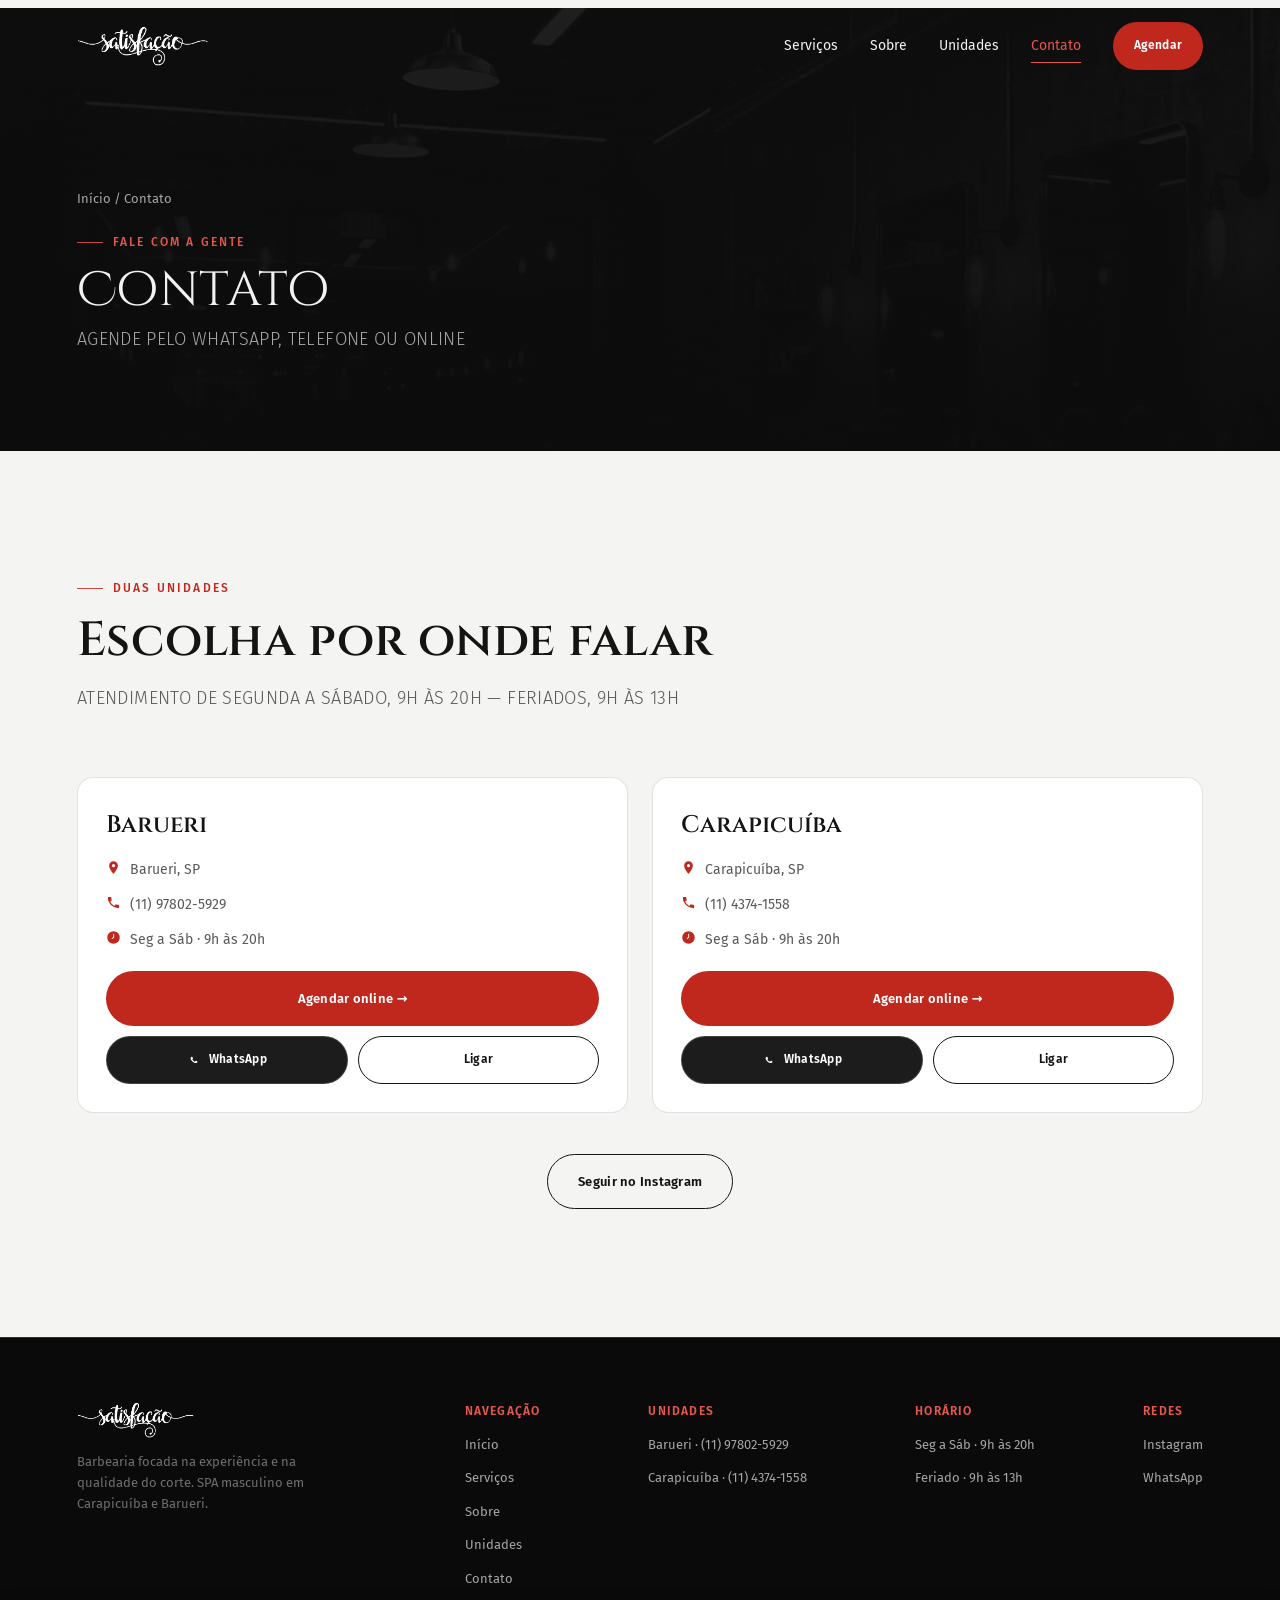
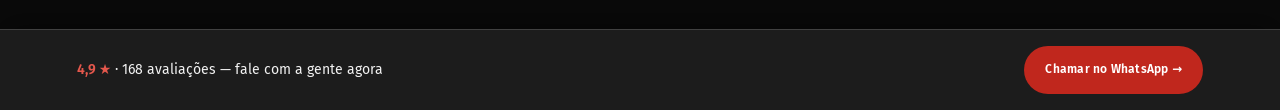
==== contato.html @ e826d68f "Dividir em múltiplas páginas, cor de destaque e banner sobreposto - Arquitetura: home única vira 5 p" ====
<!DOCTYPE html>
<html lang="pt-BR">
<head>
<meta charset="utf-8">
<meta name="viewport" content="width=device-width, initial-scale=1">
<title>Contato — Estúdio Satisfação | WhatsApp, telefone e agendamento</title>
<meta name="description" content="Fale com o Estúdio Satisfação: WhatsApp, telefone e agendamento online nas unidades de Carapicuíba e Barueri. Seg a Sáb, 9h às 20h.">
<link rel="stylesheet" href="styles.css">
</head>
<body>
<div class="page">

  <!-- Nav -->
  <nav class="site-nav" aria-label="Principal">
    <a href="index.html" aria-label="Estúdio Satisfação — início">
      <img class="nav-logo" src="images/logo-satisfacao.webp" alt="Estúdio Satisfação">
    </a>
    <div class="nav-links">
      <a class="nav-link" href="servicos.html">Serviços</a>
      <a class="nav-link" href="sobre.html">Sobre</a>
      <a class="nav-link" href="unidades.html">Unidades</a>
      <a class="nav-link" href="contato.html" aria-current="page">Contato</a>
      <a class="btn btn-gold btn-sm" href="unidades.html">Agendar</a>
    </div>
  </nav>

  <!-- Cabeçalho -->
  <header class="page-header">
    <p class="breadcrumb"><a href="index.html">Início</a> / Contato</p>
    <span class="eyebrow">Fale com a gente</span>
    <h1 class="section-title on-dark" style="font-family: var(--f-flourish); font-weight: 400; margin-top: 12px;">Contato</h1>
    <p class="section-sub" style="color: var(--on-dk-mut); margin-top: 8px;">Agende pelo WhatsApp, telefone ou online</p>
  </header>

  <!-- Formas de contato por unidade -->
  <section class="units on-light" aria-label="Contato das unidades">
    <div class="section-head reveal">
      <span class="eyebrow">Duas unidades</span>
      <h2 class="section-title">Escolha por onde falar</h2>
      <p class="section-sub">Atendimento de segunda a sábado, 9h às 20h — feriados, 9h às 13h</p>
    </div>
    <div class="units-grid">

      <article class="unit-card reveal">
        <div class="unit-body">
          <h3>Barueri</h3>
          <p class="unit-line">
            <svg viewBox="0 0 24 24" width="15" height="15" aria-hidden="true"><path d="M12 2a7 7 0 0 0-7 7c0 5 7 13 7 13s7-8 7-13a7 7 0 0 0-7-7zm0 9.5A2.5 2.5 0 1 1 12 6.5a2.5 2.5 0 0 1 0 5z"/></svg>
            Barueri, SP
          </p>
          <p class="unit-line">
            <svg viewBox="0 0 24 24" width="15" height="15" aria-hidden="true"><path d="M6.6 10.8a15.9 15.9 0 0 0 6.6 6.6l2.2-2.2c.3-.3.7-.4 1-.2 1.1.4 2.3.6 3.6.6.6 0 1 .4 1 1V20c0 .6-.4 1-1 1A17 17 0 0 1 3 4c0-.6.4-1 1-1h3.5c.6 0 1 .4 1 1 0 1.3.2 2.5.6 3.6.1.3 0 .7-.2 1l-2.3 2.2z"/></svg>
            <a href="tel:+5511978025929" style="color: inherit;">(11) 97802-5929</a>
          </p>
          <p class="unit-line">
            <svg viewBox="0 0 24 24" width="15" height="15" aria-hidden="true"><path d="M12 2a10 10 0 1 0 0 20 10 10 0 0 0 0-20zm1 10.4-3.3 1.9-.8-1.3 2.6-1.5V6h1.5v6.4z"/></svg>
            Seg a Sáb · 9h às 20h
          </p>
          <div class="unit-actions">
            <a class="btn btn-gold" href="https://www.trinks.com/estudio-satisfacao-barueri-/framebusca" target="_blank" rel="noopener">Agendar online →</a>
            <div class="row">
              <a class="btn btn-wa btn-sm" href="https://wa.me/5511978025929?text=Ol%C3%A1!%20Gostaria%20de%20agendar%20um%20hor%C3%A1rio%20na%20unidade%20Barueri." target="_blank" rel="noopener">
                <svg viewBox="0 0 24 24" width="14" height="14" fill="currentColor" aria-hidden="true"><path d="M17.5 14.4c-.3-.15-1.7-.84-2-.93-.26-.1-.46-.15-.65.14-.2.3-.75.94-.92 1.13-.17.2-.34.22-.63.07-.3-.15-1.25-.46-2.38-1.47-.88-.78-1.47-1.75-1.64-2.05-.17-.3-.02-.45.13-.6.13-.13.3-.34.44-.5.15-.18.2-.3.3-.5.1-.2.05-.37-.02-.52-.08-.15-.65-1.56-.9-2.14-.23-.56-.47-.48-.65-.49h-.55c-.2 0-.5.07-.77.36-.26.3-1 .98-1 2.4 0 1.4 1.03 2.76 1.17 2.95.15.2 2.02 3.08 4.9 4.32.68.3 1.22.47 1.63.6.69.22 1.31.19 1.8.11.55-.08 1.7-.69 1.93-1.36.24-.67.24-1.24.17-1.36-.07-.12-.26-.19-.55-.34z"/></svg>
                WhatsApp
              </a>
              <a class="btn btn-ghost-lt btn-sm" href="tel:+5511978025929">Ligar</a>
            </div>
          </div>
        </div>
      </article>

      <article class="unit-card reveal">
        <div class="unit-body">
          <h3>Carapicuíba</h3>
          <p class="unit-line">
            <svg viewBox="0 0 24 24" width="15" height="15" aria-hidden="true"><path d="M12 2a7 7 0 0 0-7 7c0 5 7 13 7 13s7-8 7-13a7 7 0 0 0-7-7zm0 9.5A2.5 2.5 0 1 1 12 6.5a2.5 2.5 0 0 1 0 5z"/></svg>
            Carapicuíba, SP
          </p>
          <p class="unit-line">
            <svg viewBox="0 0 24 24" width="15" height="15" aria-hidden="true"><path d="M6.6 10.8a15.9 15.9 0 0 0 6.6 6.6l2.2-2.2c.3-.3.7-.4 1-.2 1.1.4 2.3.6 3.6.6.6 0 1 .4 1 1V20c0 .6-.4 1-1 1A17 17 0 0 1 3 4c0-.6.4-1 1-1h3.5c.6 0 1 .4 1 1 0 1.3.2 2.5.6 3.6.1.3 0 .7-.2 1l-2.3 2.2z"/></svg>
            <a href="tel:+551143741558" style="color: inherit;">(11) 4374-1558</a>
          </p>
          <p class="unit-line">
            <svg viewBox="0 0 24 24" width="15" height="15" aria-hidden="true"><path d="M12 2a10 10 0 1 0 0 20 10 10 0 0 0 0-20zm1 10.4-3.3 1.9-.8-1.3 2.6-1.5V6h1.5v6.4z"/></svg>
            Seg a Sáb · 9h às 20h
          </p>
          <div class="unit-actions">
            <a class="btn btn-gold" href="https://www.trinks.com/estudiosatisfacao/framebusca" target="_blank" rel="noopener">Agendar online →</a>
            <div class="row">
              <a class="btn btn-wa btn-sm" href="https://wa.me/551143741558?text=Ol%C3%A1!%20Gostaria%20de%20agendar%20um%20hor%C3%A1rio%20na%20unidade%20Carapicu%C3%ADba." target="_blank" rel="noopener">
                <svg viewBox="0 0 24 24" width="14" height="14" fill="currentColor" aria-hidden="true"><path d="M17.5 14.4c-.3-.15-1.7-.84-2-.93-.26-.1-.46-.15-.65.14-.2.3-.75.94-.92 1.13-.17.2-.34.22-.63.07-.3-.15-1.25-.46-2.38-1.47-.88-.78-1.47-1.75-1.64-2.05-.17-.3-.02-.45.13-.6.13-.13.3-.34.44-.5.15-.18.2-.3.3-.5.1-.2.05-.37-.02-.52-.08-.15-.65-1.56-.9-2.14-.23-.56-.47-.48-.65-.49h-.55c-.2 0-.5.07-.77.36-.26.3-1 .98-1 2.4 0 1.4 1.03 2.76 1.17 2.95.15.2 2.02 3.08 4.9 4.32.68.3 1.22.47 1.63.6.69.22 1.31.19 1.8.11.55-.08 1.7-.69 1.93-1.36.24-.67.24-1.24.17-1.36-.07-.12-.26-.19-.55-.34z"/></svg>
                WhatsApp
              </a>
              <a class="btn btn-ghost-lt btn-sm" href="tel:+551143741558">Ligar</a>
            </div>
          </div>
        </div>
      </article>

    </div>
    <div class="hero-cta reveal" style="margin-top: var(--s-4); justify-content: center;">
      <a class="btn btn-ghost-lt" href="https://www.instagram.com/estudiosatisfacao" target="_blank" rel="noopener">Seguir no Instagram</a>
    </div>
  </section>

  <!-- Footer -->
  <footer class="site-footer">
    <div class="footer-brand">
      <img src="images/logo-satisfacao.webp" alt="Estúdio Satisfação">
      <p>Barbearia focada na experiência e na qualidade do corte. SPA masculino em Carapicuíba e Barueri.</p>
    </div>
    <div class="footer-col">
      <span class="head">Navegação</span>
      <a href="index.html">Início</a>
      <a href="servicos.html">Serviços</a>
      <a href="sobre.html">Sobre</a>
      <a href="unidades.html">Unidades</a>
      <a href="contato.html">Contato</a>
    </div>
    <div class="footer-col">
      <span class="head">Unidades</span>
      <a href="https://wa.me/5511978025929?text=Ol%C3%A1!%20Gostaria%20de%20agendar%20um%20hor%C3%A1rio%20na%20unidade%20Barueri.">Barueri · (11) 97802-5929</a>
      <a href="https://wa.me/551143741558?text=Ol%C3%A1!%20Gostaria%20de%20agendar%20um%20hor%C3%A1rio%20na%20unidade%20Carapicu%C3%ADba.">Carapicuíba · (11) 4374-1558</a>
    </div>
    <div class="footer-col">
      <span class="head">Horário</span>
      <span>Seg a Sáb · 9h às 20h</span>
      <span>Feriado · 9h às 13h</span>
    </div>
    <div class="footer-col">
      <span class="head">Redes</span>
      <a href="https://www.instagram.com/estudiosatisfacao" target="_blank" rel="noopener">Instagram</a>
      <a href="https://wa.me/5511978025929?text=Ol%C3%A1!%20Gostaria%20de%20agendar%20um%20hor%C3%A1rio%20na%20unidade%20Barueri.">WhatsApp</a>
    </div>
  </footer>

  <!-- Barra CTA sticky -->
  <div class="cta-bar">
    <span><b>4,9 ★</b> · 168 avaliações — fale com a gente agora</span>
    <a class="btn btn-gold btn-sm" href="https://wa.me/5511978025929?text=Ol%C3%A1!%20Gostaria%20de%20agendar%20um%20hor%C3%A1rio." target="_blank" rel="noopener">Chamar no WhatsApp →</a>
  </div>

</div>
<script src="script.js" defer></script>
</body>
</html>
---- styles.css ----
/* ==========================================================================
   Estúdio Satisfação — design system
   Paleta escura + dourado champanhe · Cinzel Decorative / Cinzel / Fira Sans
   ========================================================================== */

/* ===== Fontes (Cinzel, Cinzel Decorative, Fira Sans → fonts/asset-*.woff2) ===== */
/* latin-ext */
@font-face {
  font-family: 'Cinzel';
  font-style: normal;
  font-weight: 500;
  font-display: swap;
  src: url("fonts/asset-36.woff2") format('woff2');
  unicode-range: U+0100-02BA, U+02BD-02C5, U+02C7-02CC, U+02CE-02D7, U+02DD-02FF, U+0304, U+0308, U+0329, U+1D00-1DBF, U+1E00-1E9F, U+1EF2-1EFF, U+2020, U+20A0-20AB, U+20AD-20C0, U+2113, U+2C60-2C7F, U+A720-A7FF;
}
/* latin */
@font-face {
  font-family: 'Cinzel';
  font-style: normal;
  font-weight: 500;
  font-display: swap;
  src: url("fonts/asset-43.woff2") format('woff2');
  unicode-range: U+0000-00FF, U+0131, U+0152-0153, U+02BB-02BC, U+02C6, U+02DA, U+02DC, U+0304, U+0308, U+0329, U+2000-206F, U+20AC, U+2122, U+2191, U+2193, U+2212, U+2215, U+FEFF, U+FFFD;
}
/* latin-ext */
@font-face {
  font-family: 'Cinzel';
  font-style: normal;
  font-weight: 600;
  font-display: swap;
  src: url("fonts/asset-36.woff2") format('woff2');
  unicode-range: U+0100-02BA, U+02BD-02C5, U+02C7-02CC, U+02CE-02D7, U+02DD-02FF, U+0304, U+0308, U+0329, U+1D00-1DBF, U+1E00-1E9F, U+1EF2-1EFF, U+2020, U+20A0-20AB, U+20AD-20C0, U+2113, U+2C60-2C7F, U+A720-A7FF;
}
/* latin */
@font-face {
  font-family: 'Cinzel';
  font-style: normal;
  font-weight: 600;
  font-display: swap;
  src: url("fonts/asset-43.woff2") format('woff2');
  unicode-range: U+0000-00FF, U+0131, U+0152-0153, U+02BB-02BC, U+02C6, U+02DA, U+02DC, U+0304, U+0308, U+0329, U+2000-206F, U+20AC, U+2122, U+2191, U+2193, U+2212, U+2215, U+FEFF, U+FFFD;
}
/* latin-ext */
@font-face {
  font-family: 'Cinzel Decorative';
  font-style: normal;
  font-weight: 400;
  font-display: swap;
  src: url("fonts/asset-31.woff2") format('woff2');
  unicode-range: U+0100-02BA, U+02BD-02C5, U+02C7-02CC, U+02CE-02D7, U+02DD-02FF, U+0304, U+0308, U+0329, U+1D00-1DBF, U+1E00-1E9F, U+1EF2-1EFF, U+2020, U+20A0-20AB, U+20AD-20C0, U+2113, U+2C60-2C7F, U+A720-A7FF;
}
/* latin */
@font-face {
  font-family: 'Cinzel Decorative';
  font-style: normal;
  font-weight: 400;
  font-display: swap;
  src: url("fonts/asset-10.woff2") format('woff2');
  unicode-range: U+0000-00FF, U+0131, U+0152-0153, U+02BB-02BC, U+02C6, U+02DA, U+02DC, U+0304, U+0308, U+0329, U+2000-206F, U+20AC, U+2122, U+2191, U+2193, U+2212, U+2215, U+FEFF, U+FFFD;
}
/* latin-ext */
@font-face {
  font-family: 'Cinzel Decorative';
  font-style: normal;
  font-weight: 700;
  font-display: swap;
  src: url("fonts/asset-40.woff2") format('woff2');
  unicode-range: U+0100-02BA, U+02BD-02C5, U+02C7-02CC, U+02CE-02D7, U+02DD-02FF, U+0304, U+0308, U+0329, U+1D00-1DBF, U+1E00-1E9F, U+1EF2-1EFF, U+2020, U+20A0-20AB, U+20AD-20C0, U+2113, U+2C60-2C7F, U+A720-A7FF;
}
/* latin */
@font-face {
  font-family: 'Cinzel Decorative';
  font-style: normal;
  font-weight: 700;
  font-display: swap;
  src: url("fonts/asset-6.woff2") format('woff2');
  unicode-range: U+0000-00FF, U+0131, U+0152-0153, U+02BB-02BC, U+02C6, U+02DA, U+02DC, U+0304, U+0308, U+0329, U+2000-206F, U+20AC, U+2122, U+2191, U+2193, U+2212, U+2215, U+FEFF, U+FFFD;
}
/* cyrillic-ext */
@font-face {
  font-family: 'Fira Sans';
  font-style: normal;
  font-weight: 300;
  font-display: swap;
  src: url("fonts/asset-32.woff2") format('woff2');
  unicode-range: U+0460-052F, U+1C80-1C8A, U+20B4, U+2DE0-2DFF, U+A640-A69F, U+FE2E-FE2F;
}
/* cyrillic */
@font-face {
  font-family: 'Fira Sans';
  font-style: normal;
  font-weight: 300;
  font-display: swap;
  src: url("fonts/asset-16.woff2") format('woff2');
  unicode-range: U+0301, U+0400-045F, U+0490-0491, U+04B0-04B1, U+2116;
}
/* greek-ext */
@font-face {
  font-family: 'Fira Sans';
  font-style: normal;
  font-weight: 300;
  font-display: swap;
  src: url("fonts/asset-3.woff2") format('woff2');
  unicode-range: U+1F00-1FFF;
}
/* greek */
@font-face {
  font-family: 'Fira Sans';
  font-style: normal;
  font-weight: 300;
  font-display: swap;
  src: url("fonts/asset-12.woff2") format('woff2');
  unicode-range: U+0370-0377, U+037A-037F, U+0384-038A, U+038C, U+038E-03A1, U+03A3-03FF;
}
/* vietnamese */
@font-face {
  font-family: 'Fira Sans';
  font-style: normal;
  font-weight: 300;
  font-display: swap;
  src: url("fonts/asset-4.woff2") format('woff2');
  unicode-range: U+0102-0103, U+0110-0111, U+0128-0129, U+0168-0169, U+01A0-01A1, U+01AF-01B0, U+0300-0301, U+0303-0304, U+0308-0309, U+0323, U+0329, U+1EA0-1EF9, U+20AB;
}
/* latin-ext */
@font-face {
  font-family: 'Fira Sans';
  font-style: normal;
  font-weight: 300;
  font-display: swap;
  src: url("fonts/asset-27.woff2") format('woff2');
  unicode-range: U+0100-02BA, U+02BD-02C5, U+02C7-02CC, U+02CE-02D7, U+02DD-02FF, U+0304, U+0308, U+0329, U+1D00-1DBF, U+1E00-1E9F, U+1EF2-1EFF, U+2020, U+20A0-20AB, U+20AD-20C0, U+2113, U+2C60-2C7F, U+A720-A7FF;
}
/* latin */
@font-face {
  font-family: 'Fira Sans';
  font-style: normal;
  font-weight: 300;
  font-display: swap;
  src: url("fonts/asset-39.woff2") format('woff2');
  unicode-range: U+0000-00FF, U+0131, U+0152-0153, U+02BB-02BC, U+02C6, U+02DA, U+02DC, U+0304, U+0308, U+0329, U+2000-206F, U+20AC, U+2122, U+2191, U+2193, U+2212, U+2215, U+FEFF, U+FFFD;
}
/* cyrillic-ext */
@font-face {
  font-family: 'Fira Sans';
  font-style: normal;
  font-weight: 400;
  font-display: swap;
  src: url("fonts/asset-18.woff2") format('woff2');
  unicode-range: U+0460-052F, U+1C80-1C8A, U+20B4, U+2DE0-2DFF, U+A640-A69F, U+FE2E-FE2F;
}
/* cyrillic */
@font-face {
  font-family: 'Fira Sans';
  font-style: normal;
  font-weight: 400;
  font-display: swap;
  src: url("fonts/asset-29.woff2") format('woff2');
  unicode-range: U+0301, U+0400-045F, U+0490-0491, U+04B0-04B1, U+2116;
}
/* greek-ext */
@font-face {
  font-family: 'Fira Sans';
  font-style: normal;
  font-weight: 400;
  font-display: swap;
  src: url("fonts/asset-1.woff2") format('woff2');
  unicode-range: U+1F00-1FFF;
}
/* greek */
@font-face {
  font-family: 'Fira Sans';
  font-style: normal;
  font-weight: 400;
  font-display: swap;
  src: url("fonts/asset-19.woff2") format('woff2');
  unicode-range: U+0370-0377, U+037A-037F, U+0384-038A, U+038C, U+038E-03A1, U+03A3-03FF;
}
/* vietnamese */
@font-face {
  font-family: 'Fira Sans';
  font-style: normal;
  font-weight: 400;
  font-display: swap;
  src: url("fonts/asset-25.woff2") format('woff2');
  unicode-range: U+0102-0103, U+0110-0111, U+0128-0129, U+0168-0169, U+01A0-01A1, U+01AF-01B0, U+0300-0301, U+0303-0304, U+0308-0309, U+0323, U+0329, U+1EA0-1EF9, U+20AB;
}
/* latin-ext */
@font-face {
  font-family: 'Fira Sans';
  font-style: normal;
  font-weight: 400;
  font-display: swap;
  src: url("fonts/asset-35.woff2") format('woff2');
  unicode-range: U+0100-02BA, U+02BD-02C5, U+02C7-02CC, U+02CE-02D7, U+02DD-02FF, U+0304, U+0308, U+0329, U+1D00-1DBF, U+1E00-1E9F, U+1EF2-1EFF, U+2020, U+20A0-20AB, U+20AD-20C0, U+2113, U+2C60-2C7F, U+A720-A7FF;
}
/* latin */
@font-face {
  font-family: 'Fira Sans';
  font-style: normal;
  font-weight: 400;
  font-display: swap;
  src: url("fonts/asset-42.woff2") format('woff2');
  unicode-range: U+0000-00FF, U+0131, U+0152-0153, U+02BB-02BC, U+02C6, U+02DA, U+02DC, U+0304, U+0308, U+0329, U+2000-206F, U+20AC, U+2122, U+2191, U+2193, U+2212, U+2215, U+FEFF, U+FFFD;
}
/* cyrillic-ext */
@font-face {
  font-family: 'Fira Sans';
  font-style: normal;
  font-weight: 500;
  font-display: swap;
  src: url("fonts/asset-14.woff2") format('woff2');
  unicode-range: U+0460-052F, U+1C80-1C8A, U+20B4, U+2DE0-2DFF, U+A640-A69F, U+FE2E-FE2F;
}
/* cyrillic */
@font-face {
  font-family: 'Fira Sans';
  font-style: normal;
  font-weight: 500;
  font-display: swap;
  src: url("fonts/asset-8.woff2") format('woff2');
  unicode-range: U+0301, U+0400-045F, U+0490-0491, U+04B0-04B1, U+2116;
}
/* greek-ext */
@font-face {
  font-family: 'Fira Sans';
  font-style: normal;
  font-weight: 500;
  font-display: swap;
  src: url("fonts/asset-26.woff2") format('woff2');
  unicode-range: U+1F00-1FFF;
}
/* greek */
@font-face {
  font-family: 'Fira Sans';
  font-style: normal;
  font-weight: 500;
  font-display: swap;
  src: url("fonts/asset-9.woff2") format('woff2');
  unicode-range: U+0370-0377, U+037A-037F, U+0384-038A, U+038C, U+038E-03A1, U+03A3-03FF;
}
/* vietnamese */
@font-face {
  font-family: 'Fira Sans';
  font-style: normal;
  font-weight: 500;
  font-display: swap;
  src: url("fonts/asset-13.woff2") format('woff2');
  unicode-range: U+0102-0103, U+0110-0111, U+0128-0129, U+0168-0169, U+01A0-01A1, U+01AF-01B0, U+0300-0301, U+0303-0304, U+0308-0309, U+0323, U+0329, U+1EA0-1EF9, U+20AB;
}
/* latin-ext */
@font-face {
  font-family: 'Fira Sans';
  font-style: normal;
  font-weight: 500;
  font-display: swap;
  src: url("fonts/asset-22.woff2") format('woff2');
  unicode-range: U+0100-02BA, U+02BD-02C5, U+02C7-02CC, U+02CE-02D7, U+02DD-02FF, U+0304, U+0308, U+0329, U+1D00-1DBF, U+1E00-1E9F, U+1EF2-1EFF, U+2020, U+20A0-20AB, U+20AD-20C0, U+2113, U+2C60-2C7F, U+A720-A7FF;
}
/* latin */
@font-face {
  font-family: 'Fira Sans';
  font-style: normal;
  font-weight: 500;
  font-display: swap;
  src: url("fonts/asset-41.woff2") format('woff2');
  unicode-range: U+0000-00FF, U+0131, U+0152-0153, U+02BB-02BC, U+02C6, U+02DA, U+02DC, U+0304, U+0308, U+0329, U+2000-206F, U+20AC, U+2122, U+2191, U+2193, U+2212, U+2215, U+FEFF, U+FFFD;
}
/* cyrillic-ext */
@font-face {
  font-family: 'Fira Sans';
  font-style: normal;
  font-weight: 600;
  font-display: swap;
  src: url("fonts/asset-2.woff2") format('woff2');
  unicode-range: U+0460-052F, U+1C80-1C8A, U+20B4, U+2DE0-2DFF, U+A640-A69F, U+FE2E-FE2F;
}
/* cyrillic */
@font-face {
  font-family: 'Fira Sans';
  font-style: normal;
  font-weight: 600;
  font-display: swap;
  src: url("fonts/asset-33.woff2") format('woff2');
  unicode-range: U+0301, U+0400-045F, U+0490-0491, U+04B0-04B1, U+2116;
}
/* greek-ext */
@font-face {
  font-family: 'Fira Sans';
  font-style: normal;
  font-weight: 600;
  font-display: swap;
  src: url("fonts/asset-21.woff2") format('woff2');
  unicode-range: U+1F00-1FFF;
}
/* greek */
@font-face {
  font-family: 'Fira Sans';
  font-style: normal;
  font-weight: 600;
  font-display: swap;
  src: url("fonts/asset-15.woff2") format('woff2');
  unicode-range: U+0370-0377, U+037A-037F, U+0384-038A, U+038C, U+038E-03A1, U+03A3-03FF;
}
/* vietnamese */
@font-face {
  font-family: 'Fira Sans';
  font-style: normal;
  font-weight: 600;
  font-display: swap;
  src: url("fonts/asset-34.woff2") format('woff2');
  unicode-range: U+0102-0103, U+0110-0111, U+0128-0129, U+0168-0169, U+01A0-01A1, U+01AF-01B0, U+0300-0301, U+0303-0304, U+0308-0309, U+0323, U+0329, U+1EA0-1EF9, U+20AB;
}
/* latin-ext */
@font-face {
  font-family: 'Fira Sans';
  font-style: normal;
  font-weight: 600;
  font-display: swap;
  src: url("fonts/asset-28.woff2") format('woff2');
  unicode-range: U+0100-02BA, U+02BD-02C5, U+02C7-02CC, U+02CE-02D7, U+02DD-02FF, U+0304, U+0308, U+0329, U+1D00-1DBF, U+1E00-1E9F, U+1EF2-1EFF, U+2020, U+20A0-20AB, U+20AD-20C0, U+2113, U+2C60-2C7F, U+A720-A7FF;
}
/* latin */
@font-face {
  font-family: 'Fira Sans';
  font-style: normal;
  font-weight: 600;
  font-display: swap;
  src: url("fonts/asset-24.woff2") format('woff2');
  unicode-range: U+0000-00FF, U+0131, U+0152-0153, U+02BB-02BC, U+02C6, U+02DA, U+02DC, U+0304, U+0308, U+0329, U+2000-206F, U+20AC, U+2122, U+2191, U+2193, U+2212, U+2215, U+FEFF, U+FFFD;
}

/* ===== Tokens ===== */
:root {
  /* superfícies escuras (preto neutro) */
  --ink:      #0A0A0A;
  --char:     #141414;
  --char-2:   #1C1C1C;
  --line-dk:  rgba(255, 255, 255, 0.16);  /* fio claro sobre escuro */
  --hair-dk:  rgba(255, 255, 255, 0.09);

  /* superfícies claras (branco quase neutro) */
  --paper:    #F4F4F2;
  --paper-2:  #EAEAE7;
  --line-lt:  rgba(10, 10, 10, 0.12);

  /* cinza — o detalhe neutro que acompanha o preto e branco */
  --accent:     #C9C9C9;   /* cinza claro (detalhe sobre escuro) */
  --accent-lo:  #6E6E6E;   /* cinza médio */
  --accent-hi:  #FFFFFF;   /* branco (ênfase máxima) */

  /* cor de destaque da marca (vermelho barbearia) — SÓ em UI, nunca em fotos */
  --brand:    #C0271D;     /* sobre fundo claro / botões (texto branco = AA) */
  --brand-dk: #E4574C;     /* sobre fundo escuro (texto = AA) */
  --brand-deep: #A81E22;   /* hover de botão vermelho */

  /* texto */
  --on-dk:    #F2F2F2;
  --on-dk-mut:#A6A6A6;
  --on-dk-dim:#6F6F6F;
  --on-lt:    #141414;
  --on-lt-mut:#5A5A5A;

  --wa:       #1C1C1C;     /* WhatsApp em monocromático (identidade P&B) */
  --wa-ink:   #FFFFFF;

  /* tipografia */
  --f-flourish: 'Cinzel Decorative', serif;
  --f-display:  'Cinzel', serif;
  --f-body:     'Fira Sans', -apple-system, system-ui, sans-serif;

  /* escala de espaçamento */
  --s-1: 8px;  --s-2: 16px; --s-3: 24px; --s-4: 40px;
  --s-5: 64px; --s-6: 96px; --s-7: 128px;

  --r-sm: 8px; --r-card: 16px; --r-pill: 48px;
  --maxw: 1280px;
  --pad-x: clamp(20px, 6vw, 96px);

  --ease: cubic-bezier(0.22, 1, 0.36, 1);
}

/* ===== Reset / base ===== */
*, *::before, *::after { box-sizing: border-box; }
html { scroll-behavior: smooth; }
html, body { margin: 0; overflow-x: hidden; max-width: 100%; }
body {
  background: var(--ink);
  color: var(--on-dk);
  font-family: var(--f-body);
  font-weight: 400;
  line-height: 1.65;
  -webkit-font-smoothing: antialiased;
  text-rendering: optimizeLegibility;
}
img { max-width: 100%; display: block; }

/* Fotos em preto e branco — unifica a identidade e o material de origem */
.hero-media img,
.experience-photo img,
.menu-viewer img,
.service-photo img { filter: grayscale(1) contrast(1.04); }
.page-header::before { filter: grayscale(1); }
a { color: inherit; text-decoration: none; }
h1, h2, h3, p { margin: 0; }

.page {
  width: 100%;
  max-width: var(--maxw);
  margin: 0 auto;
  background: var(--paper);
  position: relative;
}

/* faixa de largura padrão das seções */
.wrap { padding-left: var(--pad-x); padding-right: var(--pad-x); }

/* ===== Tipografia utilitária ===== */
.eyebrow {
  font-family: var(--f-body);
  font-weight: 500;
  font-size: 12px;
  letter-spacing: 0.18em;
  text-transform: uppercase;
  color: var(--brand);
  display: inline-flex;
  align-items: center;
  gap: 10px;
}
/* eyebrow sobre fundo escuro usa o vermelho mais claro (AA) */
.on-dark .eyebrow, .hero-copy .eyebrow, .page-header .eyebrow { color: var(--brand-dk); }
.eyebrow::before {
  content: '';
  width: 26px;
  height: 1px;
  background: currentColor;
  opacity: 0.85;
}
.section-head { display: flex; flex-direction: column; gap: var(--s-2); }
.section-title {
  font-family: var(--f-display);
  font-weight: 600;
  font-size: clamp(30px, 4vw, 48px);
  line-height: 1.1;
  letter-spacing: 0.01em;
}
.section-sub {
  font-family: var(--f-body);
  font-weight: 300;
  font-size: clamp(15px, 1.6vw, 18px);
  letter-spacing: 0.02em;
  text-transform: uppercase;
}
.on-dark  { color: var(--on-dk); }
.on-dark .section-sub  { color: var(--on-dk-mut); }
.on-light { color: var(--on-lt); }
.on-light .section-sub { color: var(--on-lt-mut); }

/* ===== Botões ===== */
.btn {
  display: inline-flex;
  align-items: center;
  justify-content: center;
  gap: 8px;
  font-family: var(--f-body);
  font-weight: 600;
  font-size: 13px;
  letter-spacing: 0.02em;
  padding: 16px 30px;
  border-radius: var(--r-pill);
  border: 1px solid transparent;
  cursor: pointer;
  transition: transform 0.25s var(--ease), box-shadow 0.25s var(--ease),
              background 0.25s var(--ease), color 0.25s var(--ease),
              border-color 0.25s var(--ease);
}
.btn:hover  { transform: translateY(-2px); box-shadow: 0 12px 26px rgba(0,0,0,0.28); }
.btn:active { transform: translateY(0); box-shadow: none; }

/* botão primário de ação = vermelho da marca */
.btn-gold   { background: var(--brand); color: #fff; }
.btn-gold:hover { background: var(--brand-deep); }
.btn-dark   { background: var(--on-lt); color: var(--paper); }
.btn-dark:hover { background: #000; }
.btn-ghost-dk { background: transparent; color: var(--on-dk); border-color: rgba(243,239,231,0.45); }
.btn-ghost-dk:hover { border-color: var(--brand-dk); color: var(--brand-dk); }
.btn-ghost-lt { background: transparent; color: var(--on-lt); border-color: var(--on-lt); }
.btn-ghost-lt:hover { background: var(--on-lt); color: var(--paper); }
.btn-wa { background: var(--wa); color: var(--wa-ink); border-color: var(--line-dk); }
.btn-wa:hover { background: #2A2A2A; }
.btn-sm { padding: 13px 20px; font-size: 12px; }

/* foco visível por teclado */
:focus-visible {
  outline: 2px solid var(--brand);
  outline-offset: 3px;
  border-radius: 4px;
}

/* ===== Nav ===== */
.site-nav {
  position: sticky;
  top: 0;
  z-index: 20;
  display: flex;
  align-items: center;
  justify-content: space-between;
  gap: var(--s-3);
  padding: 22px var(--pad-x);
  background: transparent;
  transition: background 0.35s var(--ease), box-shadow 0.35s var(--ease),
              padding 0.35s var(--ease);
}
.site-nav.nav-scrolled {
  background: rgba(18, 18, 18, 0.92);
  backdrop-filter: blur(10px);
  -webkit-backdrop-filter: blur(10px);
  box-shadow: 0 8px 30px rgba(0,0,0,0.35);
  padding-top: 14px;
  padding-bottom: 14px;
  border-bottom: 1px solid var(--line-dk);
}
.nav-logo { width: 132px; height: auto; }
.nav-links { display: flex; align-items: center; gap: 32px; }
.nav-link {
  position: relative;
  font-size: 14px;
  color: var(--on-dk);
  padding: 4px 0;
}
.nav-link[aria-current="page"] { color: var(--brand-dk); }
.nav-link::after {
  content: '';
  position: absolute;
  left: 0; bottom: -2px;
  width: 0; height: 1px;
  background: var(--brand-dk);
  transition: width 0.3s var(--ease);
}
.nav-link:hover::after,
.nav-link[aria-current="page"]::after { width: 100%; }

/* ===== Hero / Banner — foto inteira (sem cortes, proporção original) ===== */
.hero {
  position: relative;
  background: var(--char);
  margin-top: -84px;      /* a nav transparente flutua sobre o topo da foto */
}
.hero-media { position: relative; width: 100%; line-height: 0; }
.hero-media img {
  width: 100%;
  height: auto;           /* mantém a proporção original — imagem completa */
  display: block;
}
/* leve escurecimento só no topo, p/ a nav transparente ficar legível sobre a foto */
.hero-media::before {
  content: '';
  position: absolute;
  top: 0; left: 0; right: 0; height: 120px;
  background: linear-gradient(180deg, rgba(10,10,10,0.55), rgba(10,10,10,0));
  pointer-events: none;
  z-index: 1;
}
/* escurecimento na base da foto p/ o texto sobreposto ficar legível (mesmo padrão do menu/hero) */
.hero-media::after {
  content: '';
  position: absolute;
  inset: 0;
  background: linear-gradient(180deg, rgba(10,10,10,0) 30%, rgba(10,10,10,0.35) 58%, rgba(10,10,10,0.86) 100%);
  pointer-events: none;
  z-index: 1;
}
.hero-seal {
  position: absolute;
  right: clamp(16px, 4vw, 56px);
  bottom: -32px;
  z-index: 3;
  display: flex;
  flex-direction: column;
  gap: 4px;
  padding: 16px 22px;
  background: var(--char-2);
  border: 1px solid var(--line-dk);
  border-radius: var(--r-sm);
  box-shadow: 0 20px 40px rgba(0,0,0,0.5);
}
.hero-seal .stars { color: var(--accent); font-size: 15px; letter-spacing: 3px; }
.hero-seal .score { font-family: var(--f-display); font-weight: 600; font-size: 24px; color: var(--on-dk); line-height: 1; }
.hero-seal .lbl { font-size: 11px; letter-spacing: 0.06em; text-transform: uppercase; color: var(--on-dk-mut); }

.hero-copy {
  position: absolute;          /* texto sobreposto à foto (a imagem continua inteira) */
  left: 0; right: 0; bottom: 0;
  z-index: 2;
  display: flex;
  flex-direction: column;
  gap: var(--s-3);
  padding: clamp(52px, 7vw, 88px) var(--pad-x) clamp(48px, 6vw, 72px);
  max-width: 960px;
  text-shadow: 0 2px 16px rgba(0,0,0,0.6);
}
.hero-copy .btn { text-shadow: none; }   /* botões têm fundo próprio */
.hero h1 {
  font-family: var(--f-flourish);
  font-weight: 400;
  font-size: clamp(32px, 4.4vw, 58px);
  line-height: 1.14;
  letter-spacing: 0.005em;
  color: #CFCFCF;
}
.hero h1 .accent { color: var(--brand-dk); }
.hero-lead {
  max-width: 54ch;
  font-size: clamp(15px, 1.5vw, 17px);
  color: var(--on-dk-mut);
}
.hero-cta { display: flex; flex-wrap: wrap; gap: 14px; }
.hero-stats {
  display: flex;
  flex-wrap: wrap;
  gap: clamp(20px, 3vw, 48px);
  border-top: 1px solid var(--line-dk);
  padding-top: var(--s-3);
  margin-top: var(--s-1);
}
.hero-stat { display: flex; flex-direction: column; gap: 2px; }
.hero-stat b {
  font-family: var(--f-display);
  font-weight: 600;
  font-size: clamp(22px, 2.4vw, 30px);
  color: var(--accent-hi);
  line-height: 1;
}
.hero-stat span {
  font-size: 12px;
  letter-spacing: 0.08em;
  text-transform: uppercase;
  color: var(--on-dk-dim);
}

/* ===== Faixa de avaliações ===== */
.reviews {
  background: var(--char-2);
  padding: var(--s-5) var(--pad-x);
  display: grid;
  grid-template-columns: minmax(180px, 220px) 1fr;
  gap: clamp(28px, 4vw, 56px);
  align-items: center;
}
.reviews-score { display: flex; flex-direction: column; gap: var(--s-1); }
.reviews-score .big {
  font-family: var(--f-display);
  font-weight: 600;
  font-size: 46px;
  line-height: 1;
  color: var(--on-dk);
}
.reviews-score .big small { font-size: 18px; color: var(--on-dk-dim); font-weight: 400; }
.reviews-score .stars { color: var(--accent); font-size: 18px; letter-spacing: 3px; }
.reviews-score .meta { font-size: 13px; color: var(--on-dk-mut); }
.reviews-grid { display: grid; grid-template-columns: repeat(3, 1fr); gap: var(--s-2); }
.review-card {
  position: relative;
  background: rgba(255,255,255,0.04);
  border: 1px solid var(--hair-dk);
  border-radius: var(--r-card);
  padding: 26px 22px 22px;
  display: flex;
  flex-direction: column;
  gap: 12px;
}
.review-card::before {
  content: '\201C';
  position: absolute;
  top: 8px; right: 16px;
  font-family: var(--f-flourish);
  font-size: 52px;
  line-height: 1;
  color: var(--accent);
  opacity: 0.28;
}
.review-card .stars { color: var(--accent); font-size: 12px; letter-spacing: 2px; }
.review-card p { font-size: 14px; line-height: 1.55; color: var(--on-dk); }
.review-card cite { font-style: normal; font-size: 11px; color: var(--on-dk-dim); letter-spacing: 0.04em; }

/* ===== Experiência (cream) ===== */
.experience {
  background: var(--paper);
  padding: var(--s-7) var(--pad-x);
  display: grid;
  grid-template-columns: 42% 1fr;
  gap: clamp(32px, 5vw, 64px);
  align-items: center;
}
.experience-photo { position: relative; }
.experience-photo img { width: 100%; border-radius: var(--r-card); }
.experience-photo::after {
  content: '';
  position: absolute;
  inset: 14px -14px -14px 14px;
  border: 1px solid var(--brand);
  border-radius: var(--r-card);
  z-index: -1;
  opacity: 0.55;
}
.experience-copy { display: flex; flex-direction: column; gap: var(--s-2); }
.experience-copy .lead {
  font-size: clamp(16px, 1.7vw, 19px);
  color: var(--on-lt);
  max-width: 50ch;
}
.experience-copy p.body { color: var(--on-lt-mut); max-width: 54ch; }
.pillars {
  display: grid;
  grid-template-columns: repeat(3, 1fr);
  gap: var(--s-2);
  margin-top: var(--s-2);
}
.pillar {
  display: flex;
  flex-direction: column;
  gap: 10px;
  padding: 22px 20px;
  background: #fff;
  border: 1px solid var(--line-lt);
  border-radius: var(--r-card);
  transition: transform 0.35s var(--ease), box-shadow 0.35s var(--ease), border-color 0.35s var(--ease);
}
.pillar:hover { transform: translateY(-4px); box-shadow: 0 16px 30px rgba(29,25,20,0.10); border-color: var(--brand); }
.pillar img { height: 30px; width: auto; }
.pillar h3 { font-family: var(--f-body); font-weight: 600; font-size: 13px; letter-spacing: 0.08em; text-transform: uppercase; color: var(--on-lt); }
.pillar p { font-size: 13px; line-height: 1.5; color: var(--on-lt-mut); }

/* ===== O Menu do Estúdio (assinatura) ===== */
.menu-section {
  background: var(--char);
  padding: var(--s-7) var(--pad-x);
  position: relative;
}
.menu-section .section-head { margin-bottom: var(--s-5); }
.menu {
  display: grid;
  grid-template-columns: 1fr minmax(300px, 40%);
  gap: clamp(28px, 5vw, 64px);
  align-items: start;
}
.menu-list { display: flex; flex-direction: column; }
.menu-row {
  display: grid;
  grid-template-columns: auto 1fr auto;
  align-items: baseline;
  gap: var(--s-3);
  padding: var(--s-3) 0;
  border-top: 1px solid var(--hair-dk);
  color: var(--on-dk);
  transition: padding-left 0.4s var(--ease);
}
.menu-list .menu-row:last-child { border-bottom: 1px solid var(--hair-dk); }
.menu-row .num {
  font-family: var(--f-body);
  font-weight: 500;
  font-size: 13px;
  color: var(--accent);
  letter-spacing: 0.1em;
}
.menu-row .name {
  font-family: var(--f-display);
  font-weight: 500;
  font-size: clamp(20px, 2.4vw, 28px);
  line-height: 1.2;
  position: relative;
  transition: color 0.3s var(--ease);
}
/* leader line pontilhada em ouro */
.menu-row .name::after {
  content: '';
  position: absolute;
  left: calc(100% + 14px);
  right: -100vw;
  bottom: 0.35em;
  border-bottom: 1px dotted var(--line-dk);
}
.menu-row .go {
  font-size: 12px;
  letter-spacing: 0.06em;
  color: var(--on-dk-dim);
  white-space: nowrap;
  transition: color 0.3s var(--ease), transform 0.3s var(--ease);
}
.menu-row:hover { padding-left: 14px; }
.menu-row:hover .name { color: var(--brand-dk); }
.menu-row:hover .go { color: var(--brand-dk); transform: translateX(4px); }
.menu-row.is-active .name { color: var(--brand-dk); }

/* painel de foto que troca no hover */
.menu-viewer {
  position: sticky;
  top: 96px;
  aspect-ratio: 3 / 4;
  border-radius: var(--r-card);
  overflow: hidden;
  border: 1px solid var(--line-dk);
  background: var(--char-2);
}
.menu-viewer img {
  position: absolute;
  inset: 0;
  width: 100%;
  height: 100%;
  object-fit: cover;
  opacity: 0;
  transform: scale(1.04);
  transition: opacity 0.6s var(--ease), transform 0.6s var(--ease);
}
.menu-viewer img.is-active { opacity: 1; transform: scale(1); }
.menu-viewer::after {
  content: '';
  position: absolute;
  inset: 0;
  background: linear-gradient(180deg, rgba(13,13,13,0) 55%, rgba(13,13,13,0.55));
  pointer-events: none;
}

/* ===== Unidades (cream) ===== */
.units { background: var(--paper); padding: var(--s-7) var(--pad-x); }
.units .section-head { margin-bottom: var(--s-5); }
.units-grid { display: grid; grid-template-columns: repeat(2, 1fr); gap: var(--s-3); }
.unit-card {
  display: flex;
  flex-direction: column;
  background: #fff;
  border: 1px solid var(--line-lt);
  border-radius: var(--r-card);
  overflow: hidden;
  transition: transform 0.4s var(--ease), box-shadow 0.4s var(--ease);
}
.unit-card:hover { transform: translateY(-4px); box-shadow: 0 20px 40px rgba(29,25,20,0.14); }
/* mapa em cores originais (fotos continuam em P&B; mapa não é foto) */
.unit-map { border: 0; width: 100%; height: 200px; display: block; }
.unit-body { padding: 28px; display: flex; flex-direction: column; gap: 12px; }
.unit-body h3 {
  font-family: var(--f-display);
  font-weight: 600;
  font-size: 24px;
  color: var(--on-lt);
  text-transform: capitalize;
}
.unit-line { display: flex; align-items: flex-start; gap: 9px; font-size: 14px; color: var(--on-lt-mut); }
.unit-line svg { flex: 0 0 auto; margin-top: 2px; fill: var(--brand); }
.unit-actions { display: flex; flex-direction: column; gap: 10px; margin-top: var(--s-1); }
.unit-actions .row { display: flex; gap: 10px; }
.unit-actions .row .btn { flex: 1; }

/* ===== Footer ===== */
.site-footer {
  background: var(--ink);
  padding: var(--s-5) var(--pad-x) var(--s-4);
  display: flex;
  justify-content: space-between;
  gap: var(--s-4);
  flex-wrap: wrap;
  border-top: 1px solid var(--line-dk);
}
.footer-brand { display: flex; flex-direction: column; gap: 14px; max-width: 280px; }
.footer-brand img { width: 118px; }
.footer-brand p { font-size: 13px; line-height: 1.6; color: var(--on-dk-dim); }
.footer-col { display: flex; flex-direction: column; gap: 12px; }
.footer-col .head { font-weight: 600; font-size: 12px; letter-spacing: 0.1em; text-transform: uppercase; color: var(--brand-dk); }
.footer-col a, .footer-col span { font-size: 13px; color: var(--on-dk-mut); }
.footer-col a { transition: color 0.25s var(--ease); }
.footer-col a:hover { color: var(--brand-dk); }

/* ===== Barra CTA sticky ===== */
.cta-bar {
  position: sticky;
  bottom: 0;
  z-index: 15;
  display: flex;
  align-items: center;
  justify-content: space-between;
  gap: var(--s-2);
  padding: 16px var(--pad-x);
  background: var(--char-2);
  border-top: 1px solid var(--line-dk);
  box-shadow: 0 -8px 30px rgba(0,0,0,0.35);
}
.cta-bar span { font-size: 14px; color: var(--on-dk); }
.cta-bar span b { color: var(--brand-dk); font-weight: 600; }

/* ===== Cabeçalho de página interna (serviços) ===== */
.page-header {
  position: relative;
  background: var(--char);
  padding: calc(84px + var(--s-6)) var(--pad-x) var(--s-6);
  margin-top: -84px;
  overflow: hidden;
}
.page-header::before {
  content: '';
  position: absolute;
  inset: 0;
  background: url("images/estudio-interior.webp") center 30% / cover no-repeat;
  opacity: 0.32;
}
.page-header::after {
  content: '';
  position: absolute;
  inset: 0;
  background: linear-gradient(180deg, rgba(12,12,12,0.7), rgba(12,12,12,0.95));
}
.page-header > * { position: relative; z-index: 1; }
.breadcrumb { font-size: 13px; color: var(--on-dk-mut); margin-bottom: var(--s-2); }
.breadcrumb a { transition: color 0.25s var(--ease); }
.breadcrumb a:hover { color: var(--brand-dk); }

/* linhas de detalhe de serviço */
.service-row {
  display: grid;
  grid-template-columns: 46% 1fr;
  gap: clamp(32px, 5vw, 56px);
  padding: var(--s-6) var(--pad-x);
  align-items: center;
  background: var(--paper);
  scroll-margin-top: 90px;
}
.service-row.alt { background: var(--paper-2); }
.service-row.alt .service-photo { order: 2; }
.service-photo { border-radius: var(--r-card); overflow: hidden; }
.service-photo img { width: 100%; height: clamp(300px, 42vw, 440px); object-fit: cover; transition: transform 0.6s var(--ease); }
.service-photo:hover img { transform: scale(1.05); }
.service-text { display: flex; flex-direction: column; gap: var(--s-2); }
.service-text h2 {
  font-family: var(--f-display);
  font-weight: 600;
  font-size: clamp(26px, 3.2vw, 38px);
  color: var(--on-lt);
}
.service-text .num-tag { font-size: 12px; letter-spacing: 0.14em; text-transform: uppercase; color: var(--brand); }
.service-text .desc { font-size: 16px; line-height: 1.65; color: var(--on-lt-mut); max-width: 52ch; }
.service-meta { display: flex; gap: var(--s-4); margin-top: 4px; }
.service-meta div { display: flex; flex-direction: column; gap: 2px; }
.service-meta .label { font-size: 11px; letter-spacing: 0.08em; text-transform: uppercase; color: var(--on-lt-mut); }
.service-meta .value { font-weight: 600; font-size: 14px; color: var(--on-lt); }
.service-actions { display: flex; gap: 14px; margin-top: 10px; }

/* ===== Animações de entrada ao rolar ===== */
.reveal {
  opacity: 0;
  transform: translateY(24px);
  transition: opacity 0.7s var(--ease), transform 0.7s var(--ease);
  will-change: opacity, transform;
}
.reveal.is-visible { opacity: 1; transform: translateY(0); }
.reveal-stagger.is-visible > * { animation: reveal-fade-up 0.7s var(--ease) both; }
.reveal-stagger.is-visible > *:nth-child(1) { animation-delay: 0s; }
.reveal-stagger.is-visible > *:nth-child(2) { animation-delay: 0.07s; }
.reveal-stagger.is-visible > *:nth-child(3) { animation-delay: 0.14s; }
.reveal-stagger.is-visible > *:nth-child(4) { animation-delay: 0.21s; }
.reveal-stagger.is-visible > *:nth-child(5) { animation-delay: 0.28s; }
.reveal-stagger.is-visible > *:nth-child(6) { animation-delay: 0.35s; }
@keyframes reveal-fade-up {
  from { opacity: 0; transform: translateY(20px); }
  to   { opacity: 1; transform: translateY(0); }
}

/* sequência de load do hero */
.hero-copy > * { opacity: 0; transform: translateY(18px); animation: hero-in 0.8s var(--ease) forwards; }
.hero-copy > *:nth-child(1) { animation-delay: 0.05s; }
.hero-copy > *:nth-child(2) { animation-delay: 0.15s; }
.hero-copy > *:nth-child(3) { animation-delay: 0.25s; }
.hero-copy > *:nth-child(4) { animation-delay: 0.35s; }
.hero-copy > *:nth-child(5) { animation-delay: 0.45s; }
.hero-media { opacity: 0; animation: hero-media-in 1s var(--ease) 0.2s forwards; }
.hero-seal { opacity: 0; animation: hero-in 0.7s var(--ease) 0.6s forwards; }
@keyframes hero-in { to { opacity: 1; transform: translateY(0); } }
@keyframes hero-media-in { from { opacity: 0; } to { opacity: 1; } }

@media (prefers-reduced-motion: reduce) {
  html { scroll-behavior: auto; }
  .reveal, .reveal-stagger > *,
  .hero-copy > *, .hero-media, .hero-seal {
    opacity: 1 !important;
    transform: none !important;
    animation: none !important;
    transition: none !important;
    clip-path: none !important;
  }
}

/* ===== Responsivo ===== */
@media (max-width: 900px) {
  .hero-seal { right: 14px; bottom: -26px; padding: 12px 16px; }
  .hero-seal .score { font-size: 21px; }
  .reviews { grid-template-columns: 1fr; }
  .reviews-grid { grid-template-columns: 1fr; }
  .experience { grid-template-columns: 1fr; }
  .experience-photo::after { inset: 10px -10px -10px 10px; }
  .menu { grid-template-columns: 1fr; }
  .menu-viewer { display: none; }   /* foto só faz sentido no hover em telas grandes */
  .menu-row .name::after { right: 0; }
  .units-grid { grid-template-columns: 1fr; }
  .service-row, .service-row.alt { grid-template-columns: 1fr; }
  .service-row.alt .service-photo { order: 0; }
}

@media (max-width: 560px) {
  .nav-links { gap: 18px; }
  .nav-links .btn { display: none; }   /* CTA fixo inferior cobre a ação em mobile */
  .pillars { grid-template-columns: 1fr; }
  .hero-stats { gap: 18px 28px; }
  .cta-bar span { font-size: 12px; }
  .footer-brand { max-width: 100%; }
}
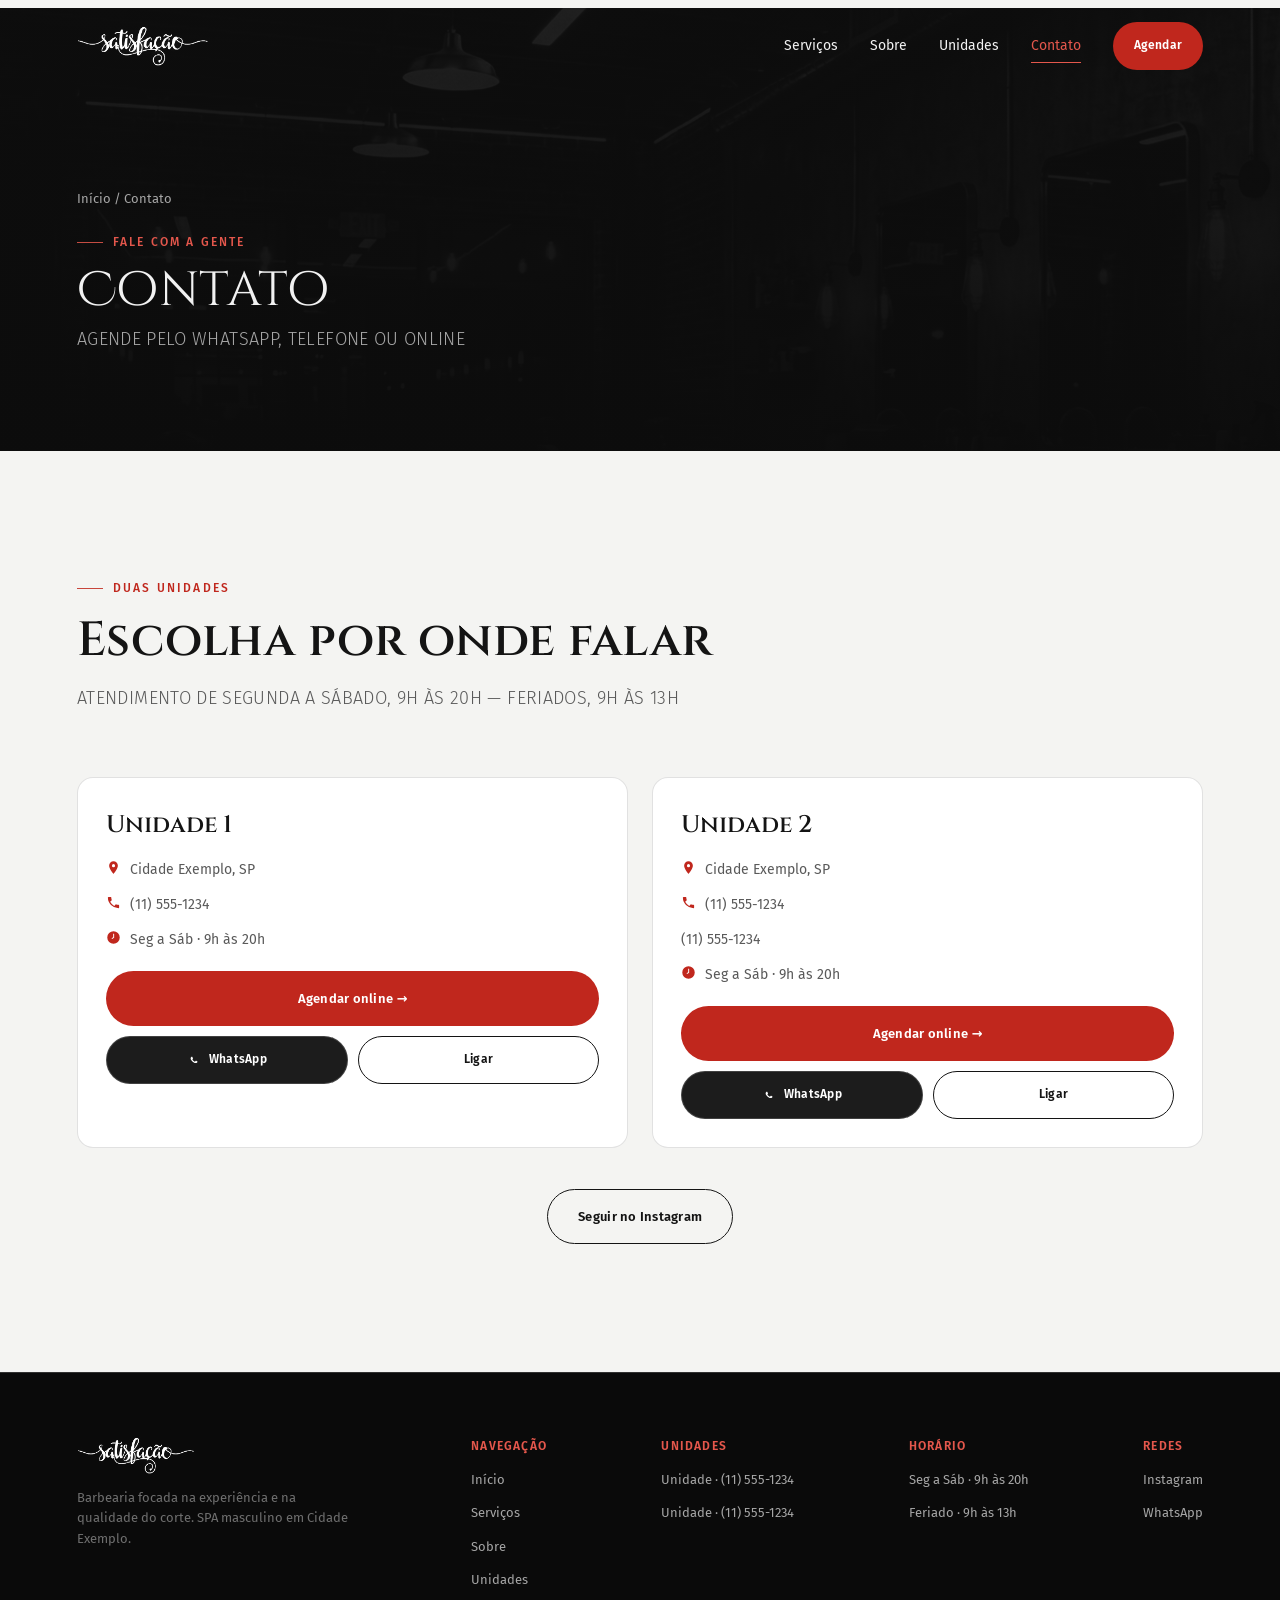
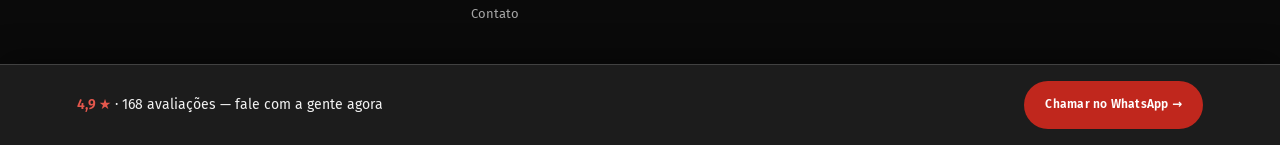
==== commit de17053d: "Update site with fictitious data and remove logo name" ====
--- a/contato.html
+++ b/contato.html
@@ -4,7 +4,7 @@
 <meta charset="utf-8">
 <meta name="viewport" content="width=device-width, initial-scale=1">
 <title>Contato — Estúdio Satisfação | WhatsApp, telefone e agendamento</title>
-<meta name="description" content="Fale com o Estúdio Satisfação: WhatsApp, telefone e agendamento online nas unidades de Carapicuíba e Barueri. Seg a Sáb, 9h às 20h.">
+<meta name="description" content="Fale com o Estúdio Satisfação: WhatsApp, telefone e agendamento online nas unidades de Cidade Exemplo. Seg a Sáb, 9h às 20h.">
 <link rel="stylesheet" href="styles.css">
 </head>
 <body>
@@ -43,14 +43,14 @@
 
       <article class="unit-card reveal">
         <div class="unit-body">
-          <h3>Barueri</h3>
+          <h3>Unidade 1</h3>
           <p class="unit-line">
             <svg viewBox="0 0 24 24" width="15" height="15" aria-hidden="true"><path d="M12 2a7 7 0 0 0-7 7c0 5 7 13 7 13s7-8 7-13a7 7 0 0 0-7-7zm0 9.5A2.5 2.5 0 1 1 12 6.5a2.5 2.5 0 0 1 0 5z"/></svg>
-            Barueri, SP
+            Cidade Exemplo, SP
           </p>
           <p class="unit-line">
             <svg viewBox="0 0 24 24" width="15" height="15" aria-hidden="true"><path d="M6.6 10.8a15.9 15.9 0 0 0 6.6 6.6l2.2-2.2c.3-.3.7-.4 1-.2 1.1.4 2.3.6 3.6.6.6 0 1 .4 1 1V20c0 .6-.4 1-1 1A17 17 0 0 1 3 4c0-.6.4-1 1-1h3.5c.6 0 1 .4 1 1 0 1.3.2 2.5.6 3.6.1.3 0 .7-.2 1l-2.3 2.2z"/></svg>
-            <a href="tel:+5511978025929" style="color: inherit;">(11) 97802-5929</a>
+            <a href="tel:+15551234567" style="color: inherit;">(11) 555-1234</a>
           </p>
           <p class="unit-line">
             <svg viewBox="0 0 24 24" width="15" height="15" aria-hidden="true"><path d="M12 2a10 10 0 1 0 0 20 10 10 0 0 0 0-20zm1 10.4-3.3 1.9-.8-1.3 2.6-1.5V6h1.5v6.4z"/></svg>
@@ -59,11 +59,11 @@
           <div class="unit-actions">
             <a class="btn btn-gold" href="https://www.trinks.com/estudio-satisfacao-barueri-/framebusca" target="_blank" rel="noopener">Agendar online →</a>
             <div class="row">
-              <a class="btn btn-wa btn-sm" href="https://wa.me/5511978025929?text=Ol%C3%A1!%20Gostaria%20de%20agendar%20um%20hor%C3%A1rio%20na%20unidade%20Barueri." target="_blank" rel="noopener">
+              <a class="btn btn-wa btn-sm" href="https://wa.me/+15551234567?text=Ol%C3%A1!%20Gostaria%20de%20agendar%20um%20hor%C3%A1rio%20na%20unidade%20Unidade%201." target="_blank" rel="noopener">
                 <svg viewBox="0 0 24 24" width="14" height="14" fill="currentColor" aria-hidden="true"><path d="M17.5 14.4c-.3-.15-1.7-.84-2-.93-.26-.1-.46-.15-.65.14-.2.3-.75.94-.92 1.13-.17.2-.34.22-.63.07-.3-.15-1.25-.46-2.38-1.47-.88-.78-1.47-1.75-1.64-2.05-.17-.3-.02-.45.13-.6.13-.13.3-.34.44-.5.15-.18.2-.3.3-.5.1-.2.05-.37-.02-.52-.08-.15-.65-1.56-.9-2.14-.23-.56-.47-.48-.65-.49h-.55c-.2 0-.5.07-.77.36-.26.3-1 .98-1 2.4 0 1.4 1.03 2.76 1.17 2.95.15.2 2.02 3.08 4.9 4.32.68.3 1.22.47 1.63.6.69.22 1.31.19 1.8.11.55-.08 1.7-.69 1.93-1.36.24-.67.24-1.24.17-1.36-.07-.12-.26-.19-.55-.34z"/></svg>
                 WhatsApp
               </a>
-              <a class="btn btn-ghost-lt btn-sm" href="tel:+5511978025929">Ligar</a>
+              <a class="btn btn-ghost-lt btn-sm" href="tel:+15551234567">Ligar</a>
             </div>
           </div>
         </div>
@@ -71,14 +71,17 @@
 
       <article class="unit-card reveal">
         <div class="unit-body">
-          <h3>Carapicuíba</h3>
+          <h3>Unidade 2</h3>
           <p class="unit-line">
             <svg viewBox="0 0 24 24" width="15" height="15" aria-hidden="true"><path d="M12 2a7 7 0 0 0-7 7c0 5 7 13 7 13s7-8 7-13a7 7 0 0 0-7-7zm0 9.5A2.5 2.5 0 1 1 12 6.5a2.5 2.5 0 0 1 0 5z"/></svg>
-            Carapicuíba, SP
+            Cidade Exemplo, SP
           </p>
           <p class="unit-line">
             <svg viewBox="0 0 24 24" width="15" height="15" aria-hidden="true"><path d="M6.6 10.8a15.9 15.9 0 0 0 6.6 6.6l2.2-2.2c.3-.3.7-.4 1-.2 1.1.4 2.3.6 3.6.6.6 0 1 .4 1 1V20c0 .6-.4 1-1 1A17 17 0 0 1 3 4c0-.6.4-1 1-1h3.5c.6 0 1 .4 1 1 0 1.3.2 2.5.6 3.6.1.3 0 .7-.2 1l-2.3 2.2z"/></svg>
-            <a href="tel:+551143741558" style="color: inherit;">(11) 4374-1558</a>
+            <a href="tel:+15551234567" style="color: inherit;">(11) 555-1234</a>
+          </p>
+          <p class="unit-line">
+            <a href="tel:+15551234567" style="color: inherit;">(11) 555-1234</a>
           </p>
           <p class="unit-line">
             <svg viewBox="0 0 24 24" width="15" height="15" aria-hidden="true"><path d="M12 2a10 10 0 1 0 0 20 10 10 0 0 0 0-20zm1 10.4-3.3 1.9-.8-1.3 2.6-1.5V6h1.5v6.4z"/></svg>
@@ -87,11 +90,11 @@
           <div class="unit-actions">
             <a class="btn btn-gold" href="https://www.trinks.com/estudiosatisfacao/framebusca" target="_blank" rel="noopener">Agendar online →</a>
             <div class="row">
-              <a class="btn btn-wa btn-sm" href="https://wa.me/551143741558?text=Ol%C3%A1!%20Gostaria%20de%20agendar%20um%20hor%C3%A1rio%20na%20unidade%20Carapicu%C3%ADba." target="_blank" rel="noopener">
+              <a class="btn btn-wa btn-sm" href="https://wa.me/+15551234567?text=Ol%C3%A1!%20Agendar%20unidade%20Cidade%20Exemplo." target="_blank" rel="noopener">
                 <svg viewBox="0 0 24 24" width="14" height="14" fill="currentColor" aria-hidden="true"><path d="M17.5 14.4c-.3-.15-1.7-.84-2-.93-.26-.1-.46-.15-.65.14-.2.3-.75.94-.92 1.13-.17.2-.34.22-.63.07-.3-.15-1.25-.46-2.38-1.47-.88-.78-1.47-1.75-1.64-2.05-.17-.3-.02-.45.13-.6.13-.13.3-.34.44-.5.15-.18.2-.3.3-.5.1-.2.05-.37-.02-.52-.08-.15-.65-1.56-.9-2.14-.23-.56-.47-.48-.65-.49h-.55c-.2 0-.5.07-.77.36-.26.3-1 .98-1 2.4 0 1.4 1.03 2.76 1.17 2.95.15.2 2.02 3.08 4.9 4.32.68.3 1.22.47 1.63.6.69.22 1.31.19 1.8.11.55-.08 1.7-.69 1.93-1.36.24-.67.24-1.24.17-1.36-.07-.12-.26-.19-.55-.34z"/></svg>
                 WhatsApp
               </a>
-              <a class="btn btn-ghost-lt btn-sm" href="tel:+551143741558">Ligar</a>
+              <a class="btn btn-ghost-lt btn-sm" href="tel:+15551234567">Ligar</a>
             </div>
           </div>
         </div>
@@ -107,7 +110,7 @@
   <footer class="site-footer">
     <div class="footer-brand">
       <img src="images/logo-satisfacao.webp" alt="Estúdio Satisfação">
-      <p>Barbearia focada na experiência e na qualidade do corte. SPA masculino em Carapicuíba e Barueri.</p>
+      <p>Barbearia focada na experiência e na qualidade do corte. SPA masculino em Cidade Exemplo.</p>
     </div>
     <div class="footer-col">
       <span class="head">Navegação</span>
@@ -119,8 +122,8 @@
     </div>
     <div class="footer-col">
       <span class="head">Unidades</span>
-      <a href="https://wa.me/5511978025929?text=Ol%C3%A1!%20Gostaria%20de%20agendar%20um%20hor%C3%A1rio%20na%20unidade%20Barueri.">Barueri · (11) 97802-5929</a>
-      <a href="https://wa.me/551143741558?text=Ol%C3%A1!%20Gostaria%20de%20agendar%20um%20hor%C3%A1rio%20na%20unidade%20Carapicu%C3%ADba.">Carapicuíba · (11) 4374-1558</a>
+      <a href="https://wa.me/+15551234567?text=Ol%C3%A1!%20Quero%20agendar%20um%20hor%C3%A1rio.">Unidade · (11) 555-1234</a>
+      <a href="https://wa.me/+15551234567?text=Ol%C3%A1!%20Quero%20agendar%20um%20hor%C3%A1rio.">Unidade · (11) 555-1234</a>
     </div>
     <div class="footer-col">
       <span class="head">Horário</span>
@@ -130,14 +133,14 @@
     <div class="footer-col">
       <span class="head">Redes</span>
       <a href="https://www.instagram.com/estudiosatisfacao" target="_blank" rel="noopener">Instagram</a>
-      <a href="https://wa.me/5511978025929?text=Ol%C3%A1!%20Gostaria%20de%20agendar%20um%20hor%C3%A1rio%20na%20unidade%20Barueri.">WhatsApp</a>
+      <a href="https://wa.me/+15551234567?text=Ol%C3%A1!%20Quero%20agendar%20um%20hor%C3%A1rio.">WhatsApp</a>
     </div>
   </footer>
 
   <!-- Barra CTA sticky -->
   <div class="cta-bar">
     <span><b>4,9 ★</b> · 168 avaliações — fale com a gente agora</span>
-    <a class="btn btn-gold btn-sm" href="https://wa.me/5511978025929?text=Ol%C3%A1!%20Gostaria%20de%20agendar%20um%20hor%C3%A1rio." target="_blank" rel="noopener">Chamar no WhatsApp →</a>
+    <a class="btn btn-gold btn-sm" href="https://wa.me/+15551234567?text=Ol%C3%A1!%20Gostaria%20de%20agendar%20um%20hor%C3%A1rio." target="_blank" rel="noopener">Chamar no WhatsApp →</a>
   </div>
 
 </div>
